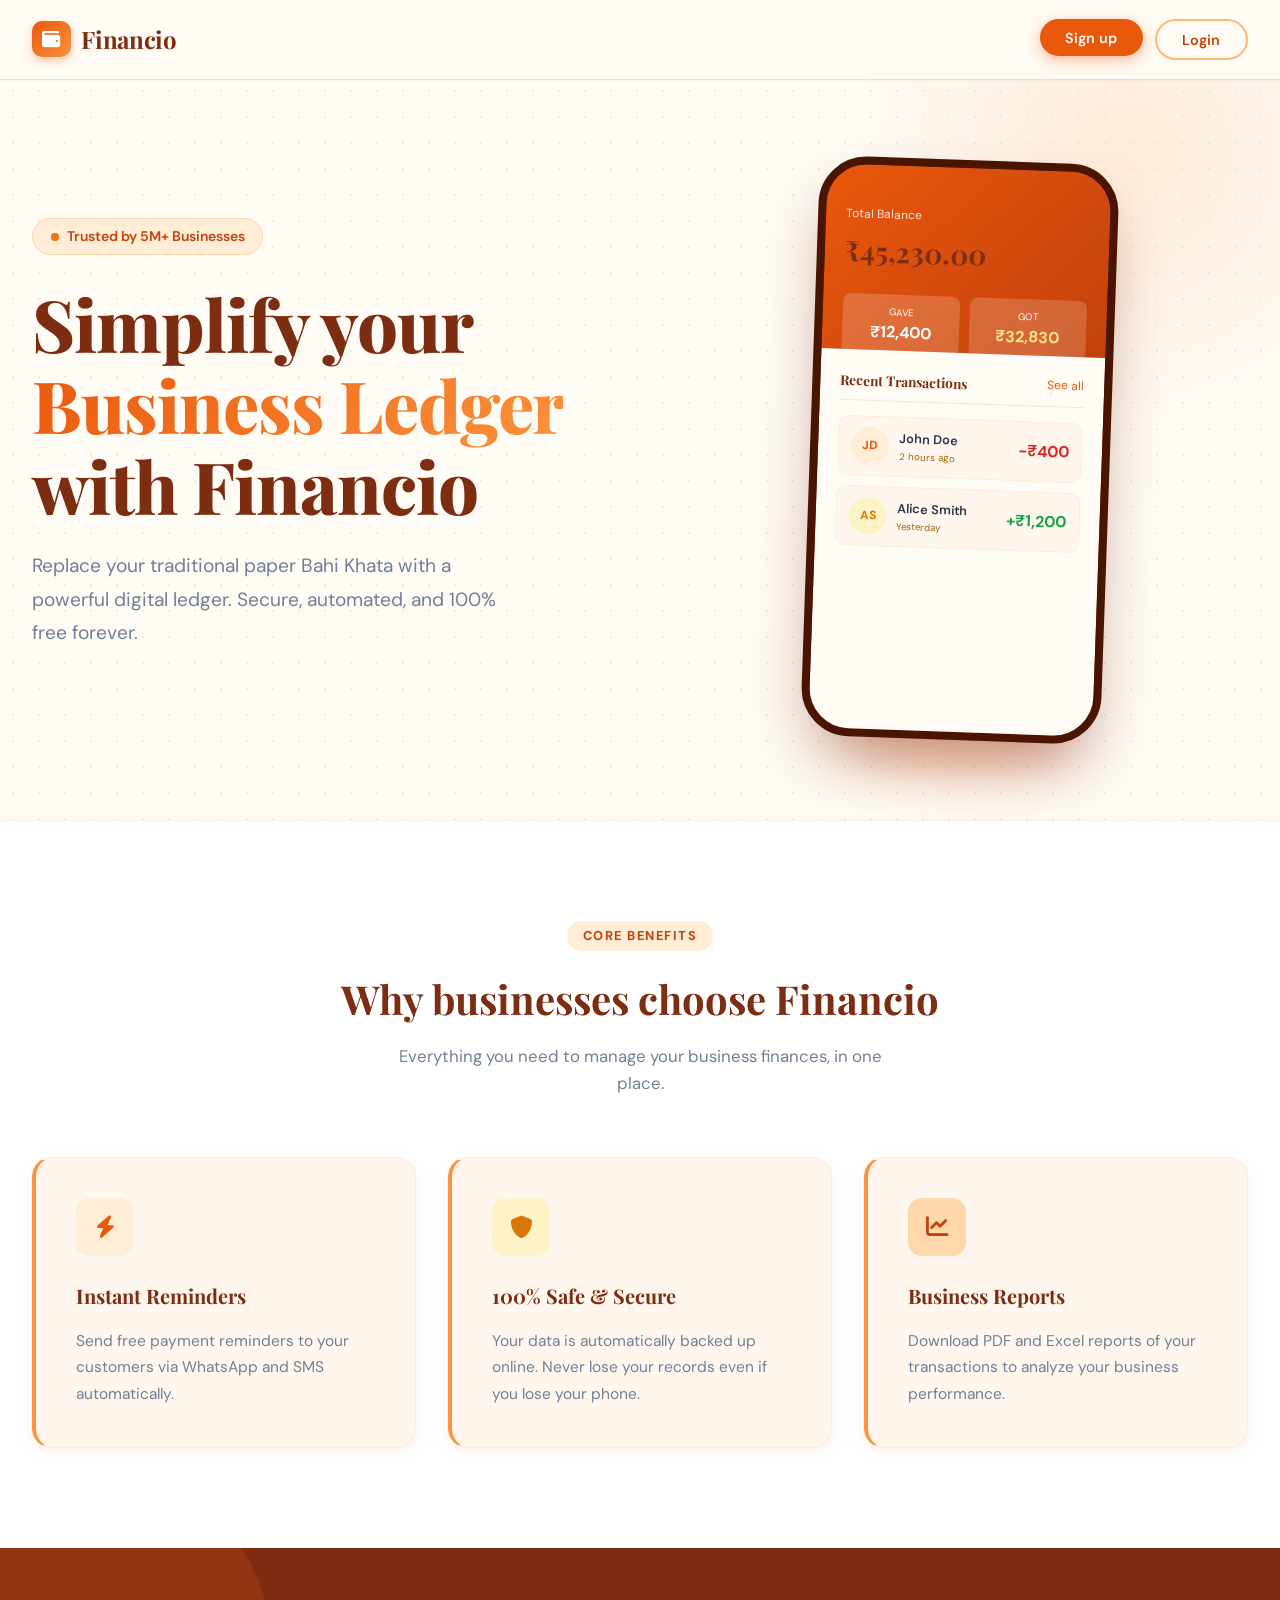
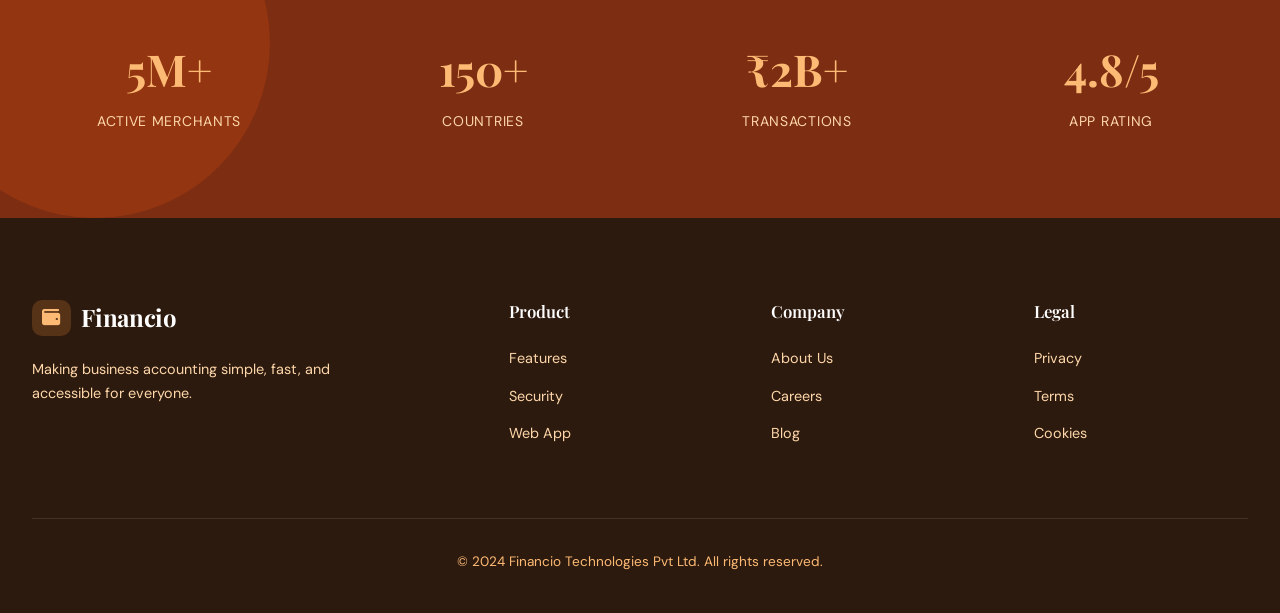
==== financio/frontend/landingpage/index.html @ e793c114 "Refactor: Reorganize project structure, integrate Python NLP microservice, clean legacy prototypes, " ====
<!DOCTYPE html>
<html lang="en">
<head>
    <meta charset="UTF-8">
    <meta name="viewport" content="width=device-width, initial-scale=1.0">
    <title>Financio - Digital Ledger for Business</title>
    <link rel="preconnect" href="https://fonts.googleapis.com">
    <link rel="preconnect" href="https://fonts.gstatic.com" crossorigin>
    <link href="https://fonts.googleapis.com/css2?family=Playfair+Display:wght@500;600;700;800&family=DM+Sans:wght@300;400;500;600;700&display=swap" rel="stylesheet">
    <link rel="stylesheet" href="https://cdnjs.cloudflare.com/ajax/libs/font-awesome/6.0.0/css/all.min.css">
    <link rel="stylesheet" href="style.css">
</head>
<body>

    <!-- Nav -->
    <nav>
        <div class="container flex justify-between items-center" style="width: 100%;">
            <a href="#" class="logo">
                <div class="logo-icon"><i class="fas fa-wallet"></i></div>
                <span class="logo-text">Financio</span>
            </a>
            <div class="button-group">
                <a href="../signup/index.html"><button class="btn-nav">Sign up</button></a>
                <a href="../login/index.html"><button class="btn-nav btn-outline">Login</button></a>
            </div>
        </div>
    </nav>
    <!-- Hero Section -->
    <section class="hero">
        <div class="hero-bg-pattern"></div>
        <div class="container">
            <div class="hero-grid">
                <div class="hero-content">
                    <div class="badge">
                        <div class="dot-ping"></div>
                        Trusted by 5M+ Businesses
                    </div>
                    <h1 class="hero-title">
                        Simplify your <span class="gradient-text">Business Ledger</span> with Financio
                    </h1>
                    <p class="hero-desc">
                        Replace your traditional paper Bahi Khata with a powerful digital ledger. Secure, automated, and 100% free forever.
                    </p>
                    <!-- ok -->
                    <!-- <div class="store-buttons">
                        <a href="#" class="store-btn btn-black">
                            <i class="fab fa-google-play" style="font-size: 1.5rem;"></i>
                            <div class="text-left">
                                <p style="font-size: 0.6rem; opacity: 0.8; margin: 0;">GET IT ON</p>
                                <p style="font-size: 1.1rem; font-weight: 600; margin: 0;">Google Play</p>
                            </div>
                        </a>
                        <a href="#" class="store-btn btn-white">
                            <i class="fab fa-apple" style="font-size: 1.5rem;"></i>
                            <div class="text-left">
                                <p style="font-size: 0.6rem; opacity: 0.8; margin: 0;">Download on the</p>
                                <p style="font-size: 1.1rem; font-weight: 600; margin: 0;">App Store</p>
                            </div>
                        </a>
                    </div> -->
                </div>

                <div class="mockup-container">
                    <div class="phone">
                        <div class="phone-header">
                            <p style="font-size:0.75rem;opacity:0.85;font-family:'DM Sans',sans-serif;">Total Balance</p>
                            <h2 style="font-size:1.75rem;font-weight:700;margin:5px 0 20px;font-family:'Playfair Display',serif;">&#8377;45,230.00</h2>
                            <div class="flex" style="gap:10px;">
                                <div style="background:rgba(255,255,255,0.18);flex:1;padding:10px;border-radius:8px;text-align:center;">
                                    <p style="font-size:0.6rem;text-transform:uppercase;letter-spacing:0.05em;font-family:'DM Sans',sans-serif;">Gave</p>
                                    <p style="font-weight:700;font-family:'DM Sans',sans-serif;">&#8377;12,400</p>
                                </div>
                                <div style="background:rgba(255,255,255,0.18);flex:1;padding:10px;border-radius:8px;text-align:center;">
                                    <p style="font-size:0.6rem;text-transform:uppercase;letter-spacing:0.05em;font-family:'DM Sans',sans-serif;">Got</p>
                                    <p style="font-weight:700;color:#fde68a;font-family:'DM Sans',sans-serif;">&#8377;32,830</p>
                                </div>
                            </div>
                        </div>
                        <div class="phone-body">
                            <div class="flex justify-between" style="margin-bottom:15px;border-bottom:1px solid #f3e8d4;padding-bottom:8px;">
                                <span style="font-weight:700;font-size:0.85rem;font-family:'Playfair Display',serif;color:#7c2d12;">Recent Transactions</span>
                                <span style="color:#ea580c;font-size:0.75rem;font-family:'DM Sans',sans-serif;cursor:pointer;">See all</span>
                            </div>
                            <div class="transaction-card">
                                <div class="avatar" style="background:#ffedd5;color:#ea580c;">JD</div>
                                <div style="flex:1;">
                                    <p style="font-size:0.8rem;font-weight:600;font-family:'DM Sans',sans-serif;">John Doe</p>
                                    <p style="font-size:0.6rem;color:#a16207;font-family:'DM Sans',sans-serif;">2 hours ago</p>
                                </div>
                                <span style="color:#dc2626;font-weight:700;font-family:'DM Sans',sans-serif;">-&#8377;400</span>
                            </div>
                            <div class="transaction-card">
                                <div class="avatar" style="background:#fef3c7;color:#d97706;">AS</div>
                                <div style="flex:1;">
                                    <p style="font-size:0.8rem;font-weight:600;font-family:'DM Sans',sans-serif;">Alice Smith</p>
                                    <p style="font-size:0.6rem;color:#a16207;font-family:'DM Sans',sans-serif;">Yesterday</p>
                                </div>
                                <span style="color:#16a34a;font-weight:700;font-family:'DM Sans',sans-serif;">+&#8377;1,200</span>
                            </div>
                        </div>
                    </div>
                    <div class="phone-glow"></div>
                </div>
            </div>
        </div>
    </section>

    <!-- Features Section -->
    <section id="features" class="features">
        <div class="container">
            <div class="section-header">
                <span class="section-tag">CORE BENEFITS</span>
                <h3 class="section-title">Why businesses choose Financio</h3>
                <p class="section-desc">Everything you need to manage your business finances, in one place.</p>
            </div>
            <div class="features-grid">
                <div class="feature-card">
                    <div class="icon-box" style="background:#ffedd5;color:#ea580c;">
                        <i class="fas fa-bolt"></i>
                    </div>
                    <h4>Instant Reminders</h4>
                    <p>Send free payment reminders to your customers via WhatsApp and SMS automatically.</p>
                </div>
                <div class="feature-card">
                    <div class="icon-box" style="background:#fef3c7;color:#d97706;">
                        <i class="fas fa-shield-alt"></i>
                    </div>
                    <h4>100% Safe &amp; Secure</h4>
                    <p>Your data is automatically backed up online. Never lose your records even if you lose your phone.</p>
                </div>
                <div class="feature-card">
                    <div class="icon-box" style="background:#fed7aa;color:#c2410c;">
                        <i class="fas fa-chart-line"></i>
                    </div>
                    <h4>Business Reports</h4>
                    <p>Download PDF and Excel reports of your transactions to analyze your business performance.</p>
                </div>
            </div>
        </div>
    </section>

    <!-- Stats -->
    <section class="stats">
        <div class="container">
            <div class="stats-grid">
                <div class="stat-item"><p class="stat-value">5M+</p><p class="stat-label">Active Merchants</p></div>
                <div class="stat-item"><p class="stat-value">150+</p><p class="stat-label">Countries</p></div>
                <div class="stat-item"><p class="stat-value">&#8377;2B+</p><p class="stat-label">Transactions</p></div>
                <div class="stat-item"><p class="stat-value">4.8/5</p><p class="stat-label">App Rating</p></div>
            </div>
        </div>
    </section>

    <!-- Footer -->
    <footer>
        <div class="container">
            <div class="footer-grid">
                <div class="footer-col">
                    <div class="logo footer-logo">
                        <div class="logo-icon logo-icon-light"><i class="fas fa-wallet"></i></div>
                        <span class="logo-text" style="color:#fff;">Financio</span>
                    </div>
                    <p class="footer-desc">Making business accounting simple, fast, and accessible for everyone.</p>
                </div>
                <div class="footer-col">
                    <h6>Product</h6>
                    <ul class="footer-links">
                        <li><a href="#">Features</a></li>
                        <li><a href="#">Security</a></li>
                        <li><a href="#">Web App</a></li>
                    </ul>
                </div>
                <div class="footer-col">
                    <h6>Company</h6>
                    <ul class="footer-links">
                        <li><a href="#">About Us</a></li>
                        <li><a href="#">Careers</a></li>
                        <li><a href="#">Blog</a></li>
                    </ul>
                </div>
                <div class="footer-col">
                    <h6>Legal</h6>
                    <ul class="footer-links">
                        <li><a href="#">Privacy</a></li>
                        <li><a href="#">Terms</a></li>
                        <li><a href="#">Cookies</a></li>
                    </ul>
                </div>
            </div>
            <div class="footer-bottom">
                <p>&copy; 2024 Financio Technologies Pvt Ltd. All rights reserved.</p>
            </div>
        </div>
    </footer>

    <script>
        // Simple Intersection Observer to fade in elements
        const observer = new IntersectionObserver((entries) => {
            entries.forEach(entry => {
                if (entry.isIntersecting) {
                    entry.target.style.opacity = 1;
                    entry.target.style.transform = 'translateY(0)';
                }
            });
        });

        document.querySelectorAll('.feature-card').forEach(el => {
            el.style.opacity = 0;
            el.style.transform = 'translateY(20px)';
            el.style.transition = 'all 0.6s ease-out';
            observer.observe(el);
        });
    </script>
</body>
</html>
---- financio/frontend/landingpage/style.css ----
@import url('https://fonts.googleapis.com/css2?family=Playfair+Display:wght@500;600;700;800&family=DM+Sans:wght@300;400;500;600;700&display=swap');

/* =========================================
   Design Tokens — Orange / Cream Theme
   ========================================= */
:root {
    --orange-50:  #FFF7ED;
    --orange-100: #FFEDD5;
    --orange-200: #FED7AA;
    --orange-300: #FDBA74;
    --orange-400: #FB923C;
    --orange-500: #F97316;
    --orange-600: #EA580C;
    --orange-700: #C2410C;
    --orange-900: #7C2D12;
    --cream:      #FFFBF5;
    --text-main:  #2D3748;
    --text-muted: #718096;

    --shadow-sm:    0 1px 2px rgba(0,0,0,0.04);
    --shadow-card:  0 4px 16px rgba(234,88,12,0.08);
    --shadow-hover: 0 16px 32px rgba(194,65,12,0.15);
    --shadow-btn:   0 4px 14px rgba(234,88,12,0.4);
}

/* =========================================
   Base Reset
   ========================================= */
* { margin: 0; padding: 0; box-sizing: border-box; }

body {
    font-family: 'DM Sans', sans-serif;
    background-color: var(--cream);
    color: var(--text-main);
    line-height: 1.6;
    overflow-x: hidden;
    scroll-behavior: smooth;
    -webkit-font-smoothing: antialiased;
}

h1, h2, h3, h4 {
    font-family: 'Playfair Display', serif;
    color: var(--orange-900);
}

/* Layout Helpers */
.container     { max-width: 1320px; margin: 0 auto; padding: 0 2rem; }
.flex          { display: flex; }
.items-center  { align-items: center; }
.justify-between { justify-content: space-between; }
.text-center   { text-align: center; }

/* =========================================
   Navbar
   ========================================= */
nav {
    position: fixed;
    width: 100%;
    top: 0;
    z-index: 1000;
    background: rgba(255,251,245,0.92);
    backdrop-filter: blur(14px);
    -webkit-backdrop-filter: blur(14px);
    border-bottom: 1px solid var(--orange-200);
    height: 80px;
    display: flex;
    align-items: center;
    box-shadow: var(--shadow-sm);
}

.logo {
    display: flex;
    align-items: center;
    gap: 0.65rem;
    text-decoration: none;
}

.logo-icon {
    background: linear-gradient(135deg, var(--orange-600), var(--orange-400));
    padding: 0.55rem 0.65rem;
    border-radius: 10px;
    color: #fff;
    font-size: 1.15rem;
    display: flex;
    align-items: center;
    justify-content: center;
    box-shadow: 0 4px 10px rgba(234,88,12,0.3);
}

.logo-icon-light {
    background: rgba(251,146,60,0.2) !important;
    color: var(--orange-300) !important;
    box-shadow: none !important;
}

.logo-text {
    font-family: 'Playfair Display', serif;
    font-size: 1.5rem;
    font-weight: 700;
    color: var(--orange-900);
    letter-spacing: -0.3px;
}

.button-group { display: flex; gap: 0.75rem; }

.btn-nav {
    background: var(--orange-600);
    color: #fff;
    padding: 0.6rem 1.6rem;
    border-radius: 9999px;
    border: none;
    font-family: 'DM Sans', sans-serif;
    font-weight: 600;
    font-size: 0.9rem;
    cursor: pointer;
    box-shadow: var(--shadow-btn);
    transition: all 0.3s ease;
}

.btn-nav:hover {
    background: var(--orange-700);
    transform: translateY(-2px);
    box-shadow: 0 8px 20px rgba(194,65,12,0.35);
}

.btn-outline {
    background: transparent;
    color: var(--orange-700);
    border: 2px solid var(--orange-300);
    box-shadow: none;
}

.btn-outline:hover {
    background: var(--orange-100);
    border-color: var(--orange-500);
    box-shadow: none;
    transform: translateY(-2px);
}

/* =========================================
   Hero
   ========================================= */
.hero {
    padding: 160px 0 80px;
    background-color: var(--cream);
    position: relative;
    overflow: hidden;
}

.hero-bg-pattern {
    position: absolute;
    inset: 0;
    background-image: radial-gradient(var(--orange-200) 0.8px, transparent 0.8px);
    background-size: 26px 26px;
    opacity: 0.55;
    pointer-events: none;
}

.hero::before {
    content: '';
    position: absolute;
    top: -120px; right: -120px;
    width: 550px; height: 550px;
    background: radial-gradient(circle, rgba(251,146,60,0.15) 0%, transparent 70%);
    border-radius: 50%;
    pointer-events: none;
}

.hero-grid {
    display: grid;
    grid-template-columns: 1fr;
    gap: 4rem;
    align-items: center;
    position: relative;
    z-index: 1;
}

.badge {
    display: inline-flex;
    align-items: center;
    gap: 0.5rem;
    background: var(--orange-100);
    color: var(--orange-700);
    padding: 0.4rem 1.1rem;
    border-radius: 9999px;
    font-size: 0.875rem;
    font-weight: 600;
    border: 1px solid var(--orange-200);
    margin-bottom: 1.75rem;
}

.dot-ping {
    height: 8px; width: 8px;
    background: var(--orange-500);
    border-radius: 50%;
    position: relative;
    flex-shrink: 0;
}

.dot-ping::after {
    content: '';
    position: absolute;
    width: 100%; height: 100%;
    background: var(--orange-500);
    border-radius: 50%;
    animation: ping 1.8s infinite;
}

@keyframes ping { 75%, 100% { transform: scale(2.5); opacity: 0; } }

.hero-title {
    font-size: 3rem;
    font-weight: 800;
    line-height: 1.12;
    margin-bottom: 1.5rem;
    letter-spacing: -1px;
    color: var(--orange-900);
}

.gradient-text {
    background: linear-gradient(135deg, var(--orange-600), var(--orange-400));
    -webkit-background-clip: text;
    -webkit-text-fill-color: transparent;
}

.hero-desc {
    font-size: 1.2rem;
    color: var(--text-muted);
    max-width: 500px;
    margin-bottom: 2rem;
    line-height: 1.75;
}

/* Store Buttons (kept for when uncommented) */
.store-buttons { display: flex; flex-direction: column; gap: 1rem; margin-bottom: 2rem; }
.store-btn {
    display: flex; align-items: center; gap: 0.75rem;
    padding: 0.8rem 1.5rem; border-radius: 12px;
    text-decoration: none; transition: transform 0.2s;
}
.store-btn:hover { transform: scale(1.05); }
.btn-black { background: #1a1a1a; color: white; }
.btn-white { background: #fff; color: var(--text-main); border: 1px solid var(--orange-100); }

/* =========================================
   Phone Mockup
   ========================================= */
.mockup-container {
    display: flex;
    justify-content: center;
    position: relative;
}

.phone {
    width: 300px;
    height: 580px;
    background: var(--orange-900);
    border: 8px solid #4a1500;
    border-radius: 3rem;
    overflow: hidden;
    box-shadow: 0 30px 60px -12px rgba(124,45,18,0.45);
    transform: rotate(2deg);
    position: relative;
    z-index: 2;
}

.phone-header {
    background: linear-gradient(135deg, var(--orange-600), var(--orange-700));
    height: 185px;
    padding: 40px 20px 20px;
    color: white;
}

.phone-body {
    background: var(--cream);
    height: 100%;
    padding: 20px;
}

.transaction-card {
    background: var(--orange-50);
    border: 1px solid var(--orange-100);
    padding: 10px 12px;
    border-radius: 10px;
    display: flex;
    align-items: center;
    gap: 10px;
    margin-bottom: 10px;
}

.avatar {
    width: 38px; height: 38px;
    border-radius: 50%;
    display: flex;
    align-items: center;
    justify-content: center;
    font-weight: 700;
    font-size: 0.75rem;
    font-family: 'DM Sans', sans-serif;
    flex-shrink: 0;
}

.phone-glow {
    position: absolute;
    bottom: -30px; left: 50%;
    transform: translateX(-50%);
    width: 220px; height: 60px;
    background: rgba(234,88,12,0.25);
    border-radius: 50%;
    filter: blur(24px);
    z-index: 1;
}

/* =========================================
   Features
   ========================================= */
.features {
    padding: 100px 0;
    background: #fff;
    border-top: 1px solid var(--orange-100);
}

.section-header { margin-bottom: 60px; text-align: center; }

.section-tag {
    display: inline-block;
    background: var(--orange-100);
    color: var(--orange-700);
    padding: 0.3rem 1rem;
    border-radius: 20px;
    font-size: 0.8rem;
    font-weight: 700;
    letter-spacing: 1.5px;
    margin-bottom: 1rem;
    font-family: 'DM Sans', sans-serif;
}

.section-title {
    font-size: 2.5rem;
    font-weight: 700;
    color: var(--orange-900);
    margin-bottom: 0.75rem;
}

.section-desc {
    color: var(--text-muted);
    font-size: 1.05rem;
    max-width: 520px;
    margin: 0 auto;
}

.features-grid {
    display: grid;
    grid-template-columns: repeat(auto-fit, minmax(290px, 1fr));
    gap: 2rem;
}

.feature-card {
    padding: 2.5rem;
    background: var(--orange-50);
    border-radius: 20px;
    border: 1px solid var(--orange-100);
    border-left: 4px solid var(--orange-400);
    box-shadow: var(--shadow-card);
    transition: all 0.4s cubic-bezier(0.16,1,0.3,1);
}

.feature-card:hover {
    transform: translateY(-8px);
    box-shadow: var(--shadow-hover);
    border-left-color: var(--orange-600);
}

.feature-card h4 {
    font-size: 1.25rem;
    font-weight: 700;
    margin-bottom: 1rem;
    color: var(--orange-900);
}

.feature-card p {
    color: var(--text-muted);
    font-size: 0.97rem;
    line-height: 1.7;
}

.icon-box {
    width: 58px; height: 58px;
    border-radius: 14px;
    display: flex;
    align-items: center;
    justify-content: center;
    font-size: 1.4rem;
    margin-bottom: 1.5rem;
    transition: transform 0.3s ease;
}

.feature-card:hover .icon-box {
    transform: scale(1.1) rotate(-5deg);
}

/* =========================================
   Stats
   ========================================= */
.stats {
    background: var(--orange-900);
    padding: 70px 0;
    position: relative;
    overflow: hidden;
}

.stats::before {
    content: '';
    position: absolute;
    top: -80px; left: -80px;
    width: 350px; height: 350px;
    background: rgba(234,88,12,0.2);
    border-radius: 50%;
    pointer-events: none;
}

.stats-grid {
    display: grid;
    grid-template-columns: repeat(2, 1fr);
    gap: 2.5rem;
    text-align: center;
    position: relative;
    z-index: 1;
}

.stat-item { padding: 1rem; }

.stat-value {
    font-family: 'Playfair Display', serif;
    font-size: 2.75rem;
    font-weight: 700;
    color: var(--orange-300);
    margin-bottom: 0.35rem;
}

.stat-label {
    color: var(--orange-200);
    font-size: 0.875rem;
    font-family: 'DM Sans', sans-serif;
    letter-spacing: 0.05em;
    text-transform: uppercase;
}

/* =========================================
   Footer
   ========================================= */
footer {
    background: #2d1a0e;
    color: var(--orange-100);
    padding: 80px 0 40px;
}

.footer-grid {
    display: grid;
    grid-template-columns: 1fr;
    gap: 3rem;
    margin-bottom: 60px;
}

.footer-logo { margin-bottom: 1.25rem; }

.footer-desc {
    color: var(--orange-200);
    max-width: 300px;
    font-size: 0.9rem;
    line-height: 1.7;
    font-family: 'DM Sans', sans-serif;
}

.footer-col h6 {
    font-family: 'Playfair Display', serif;
    font-size: 1.05rem;
    font-weight: 600;
    margin-bottom: 1.25rem;
    color: #fff;
}

.footer-links { list-style: none; }
.footer-links li { margin-bottom: 0.75rem; }
.footer-links a {
    color: var(--orange-200);
    text-decoration: none;
    font-size: 0.9rem;
    font-family: 'DM Sans', sans-serif;
    transition: color 0.25s;
}
.footer-links a:hover { color: var(--orange-400); }

.footer-bottom {
    padding-top: 32px;
    border-top: 1px solid rgba(255,255,255,0.1);
    text-align: center;
    color: var(--orange-300);
    font-size: 0.85rem;
    font-family: 'DM Sans', sans-serif;
}

/* =========================================
   Scrollbar
   ========================================= */
::-webkit-scrollbar { width: 8px; }
::-webkit-scrollbar-track { background: var(--orange-50); }
::-webkit-scrollbar-thumb { background: var(--orange-300); border-radius: 10px; }
::-webkit-scrollbar-thumb:hover { background: var(--orange-500); }

/* =========================================
   Responsive
   ========================================= */
@media (min-width: 768px) {
    .hero-grid      { grid-template-columns: 1fr 1fr; }
    .hero-title     { font-size: 4.5rem; }
    .store-buttons  { flex-direction: row; }
    .stats-grid     { grid-template-columns: repeat(4, 1fr); }
    .footer-grid    { grid-template-columns: 2fr 1fr 1fr 1fr; }
}
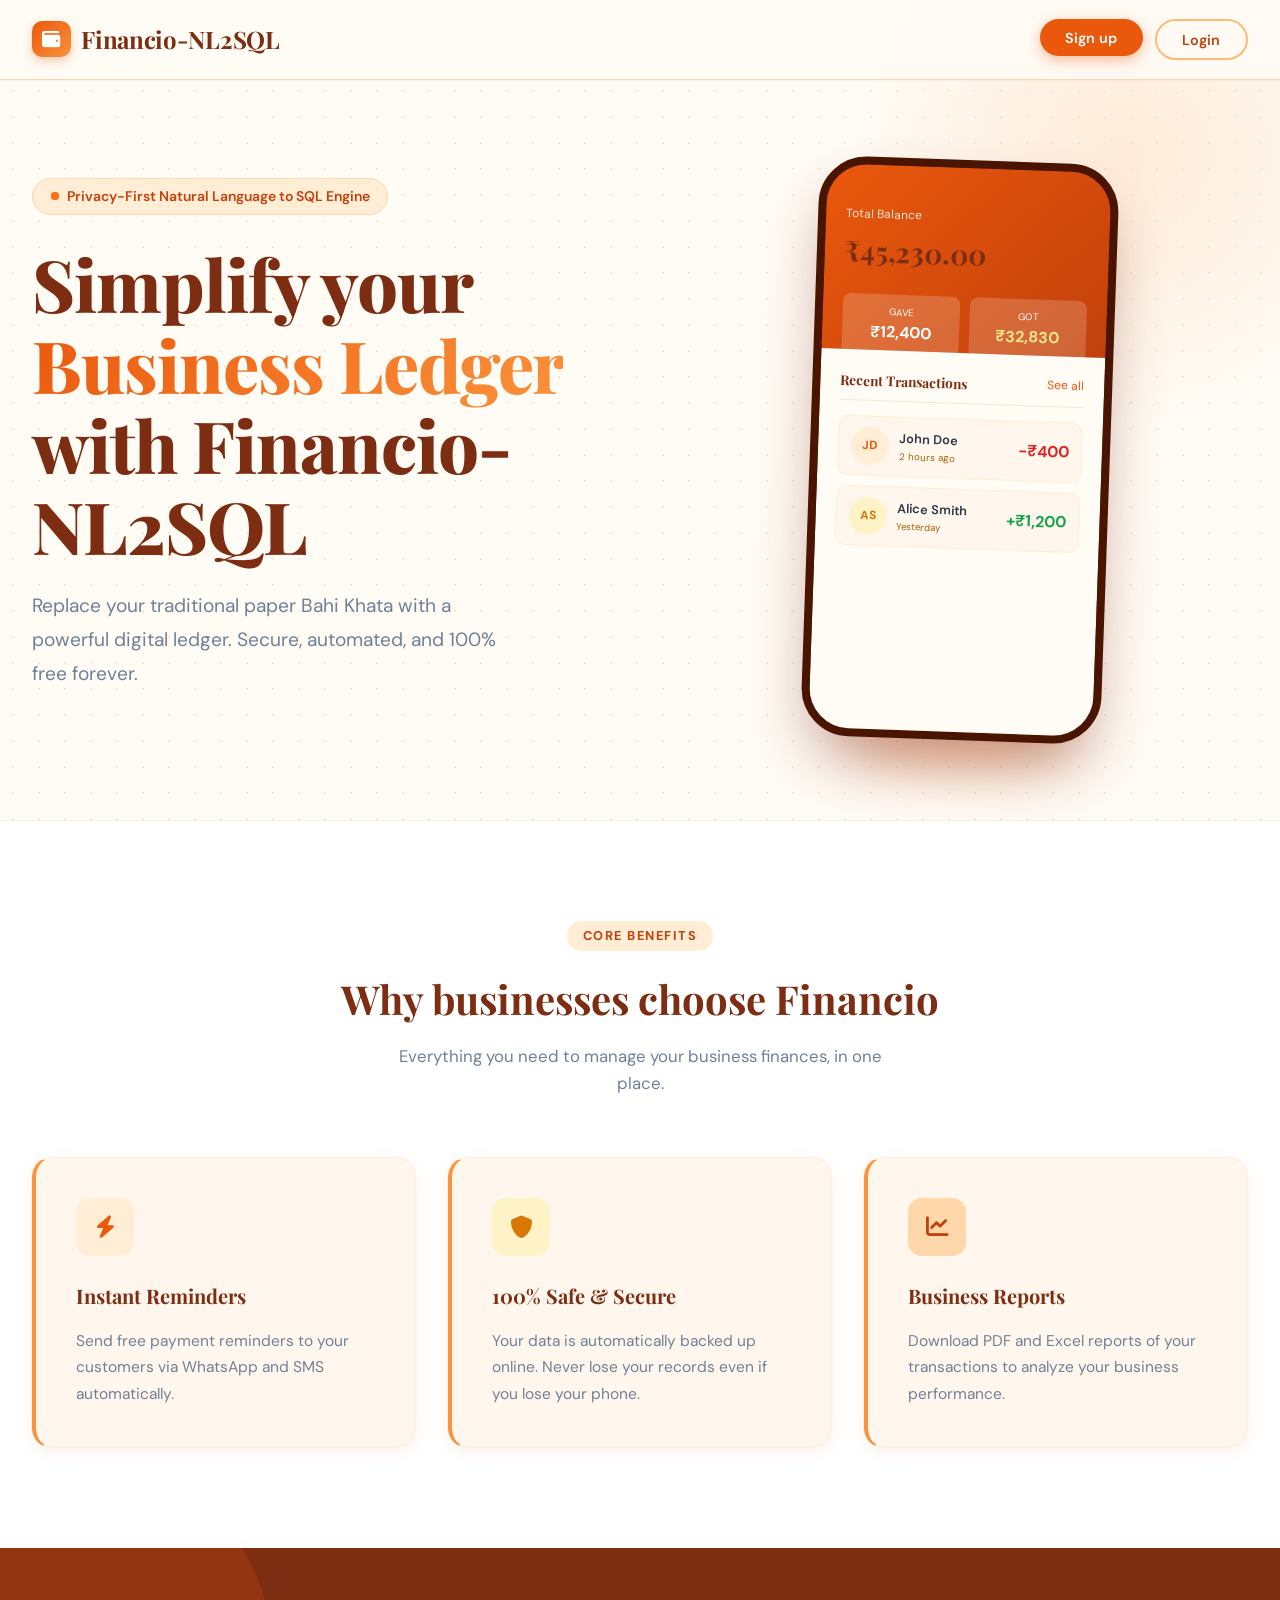
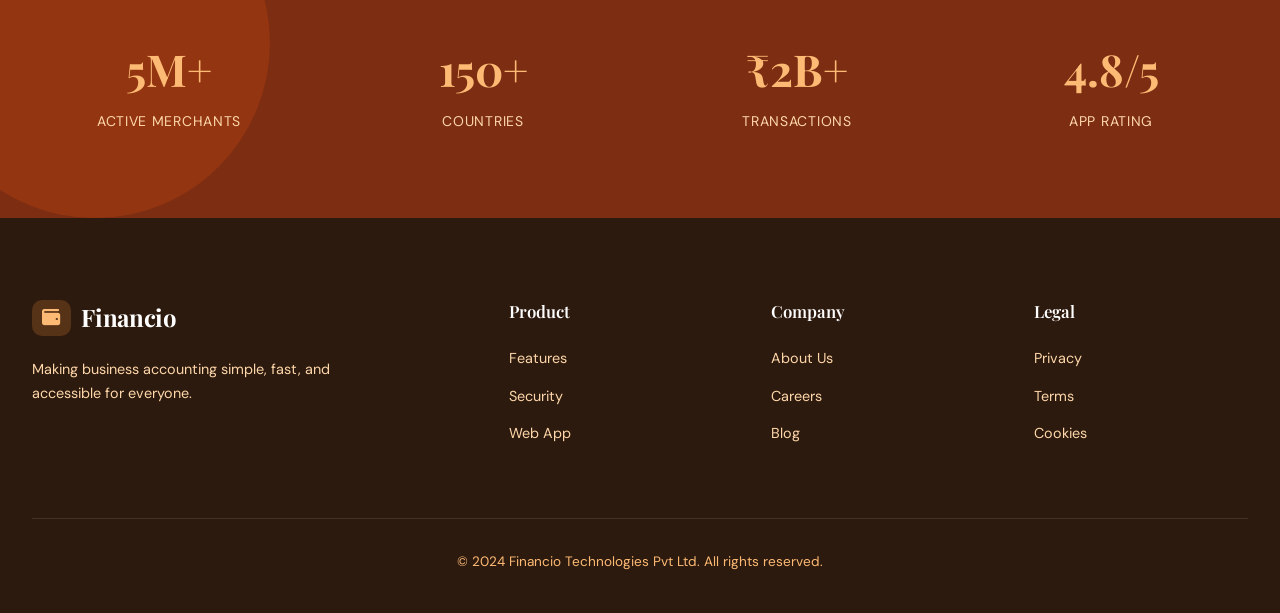
==== commit 2ba360fd: "feat: update project name to Financio-NL2SQL across documentation and web interface" ====
--- a/financio/frontend/landingpage/index.html
+++ b/financio/frontend/landingpage/index.html
@@ -3,7 +3,7 @@
 <head>
     <meta charset="UTF-8">
     <meta name="viewport" content="width=device-width, initial-scale=1.0">
-    <title>Financio - Digital Ledger for Business</title>
+    <title>Financio-NL2SQL - Digital Ledger & Natural Language to SQL Engine</title>
     <link rel="preconnect" href="https://fonts.googleapis.com">
     <link rel="preconnect" href="https://fonts.gstatic.com" crossorigin>
     <link href="https://fonts.googleapis.com/css2?family=Playfair+Display:wght@500;600;700;800&family=DM+Sans:wght@300;400;500;600;700&display=swap" rel="stylesheet">
@@ -17,7 +17,7 @@
         <div class="container flex justify-between items-center" style="width: 100%;">
             <a href="#" class="logo">
                 <div class="logo-icon"><i class="fas fa-wallet"></i></div>
-                <span class="logo-text">Financio</span>
+                <span class="logo-text">Financio-NL2SQL</span>
             </a>
             <div class="button-group">
                 <a href="../signup/index.html"><button class="btn-nav">Sign up</button></a>
@@ -33,10 +33,10 @@
                 <div class="hero-content">
                     <div class="badge">
                         <div class="dot-ping"></div>
-                        Trusted by 5M+ Businesses
+                        Privacy-First Natural Language to SQL Engine
                     </div>
                     <h1 class="hero-title">
-                        Simplify your <span class="gradient-text">Business Ledger</span> with Financio
+                        Simplify your <span class="gradient-text">Business Ledger</span> with Financio-NL2SQL
                     </h1>
                     <p class="hero-desc">
                         Replace your traditional paper Bahi Khata with a powerful digital ledger. Secure, automated, and 100% free forever.
